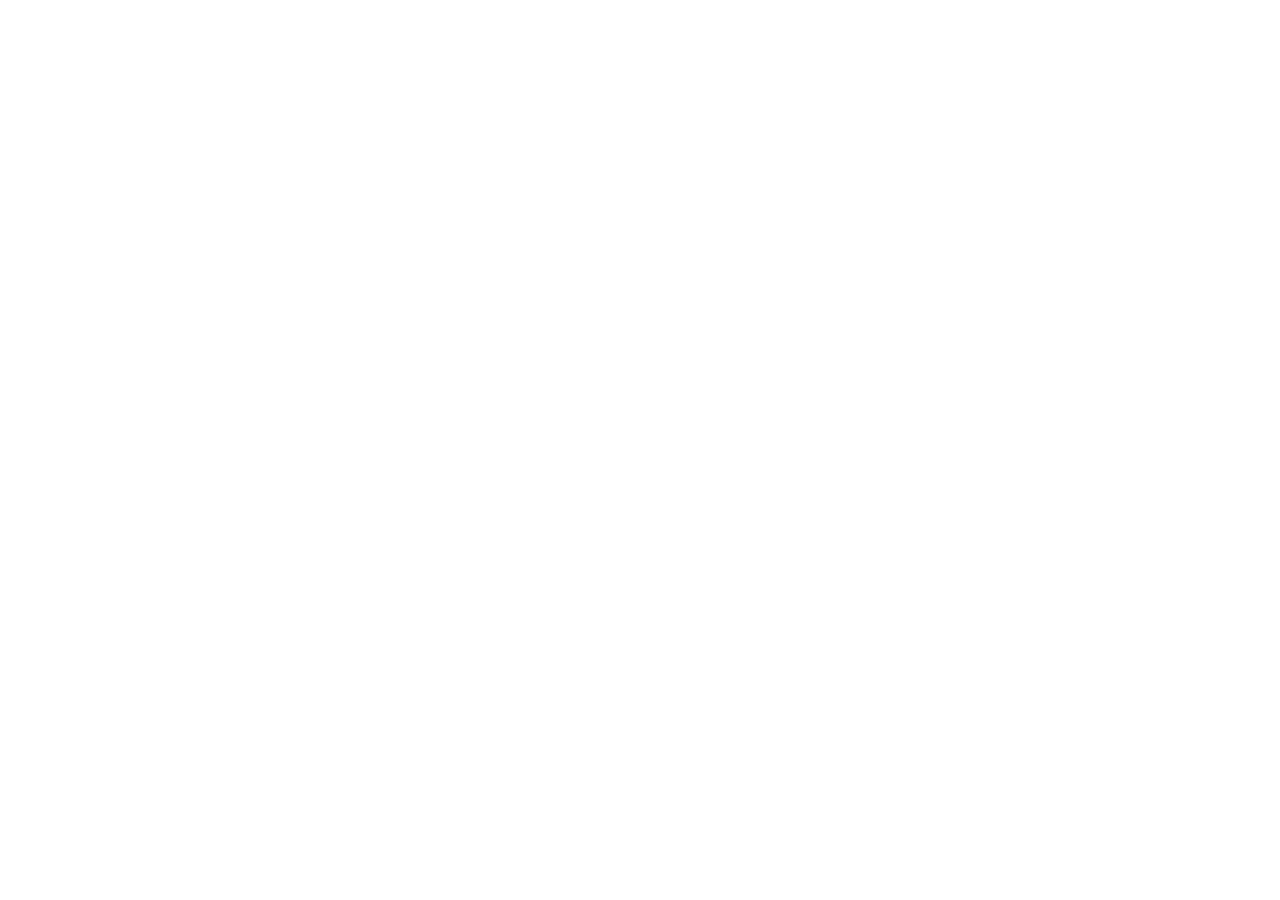
==== index.html @ 813e3a67 "Add files via upload" ====
<!DOCTYPE html>
<html>
  <head>
    <meta charset="utf-8" />
    <meta name="viewport" content="width=device-width, initial-scale=1.0" />
    <title>iSourceU Content Manager</title>
    <script src="https://identity.netlify.com/v1/netlify-identity-widget.js"></script>
  </head>
  <body>
    <!-- Decap CMS App -->
    <script src="https://unpkg.com/decap-cms@^3.0.0/dist/decap-cms.js"></script>
  </body>
</html>
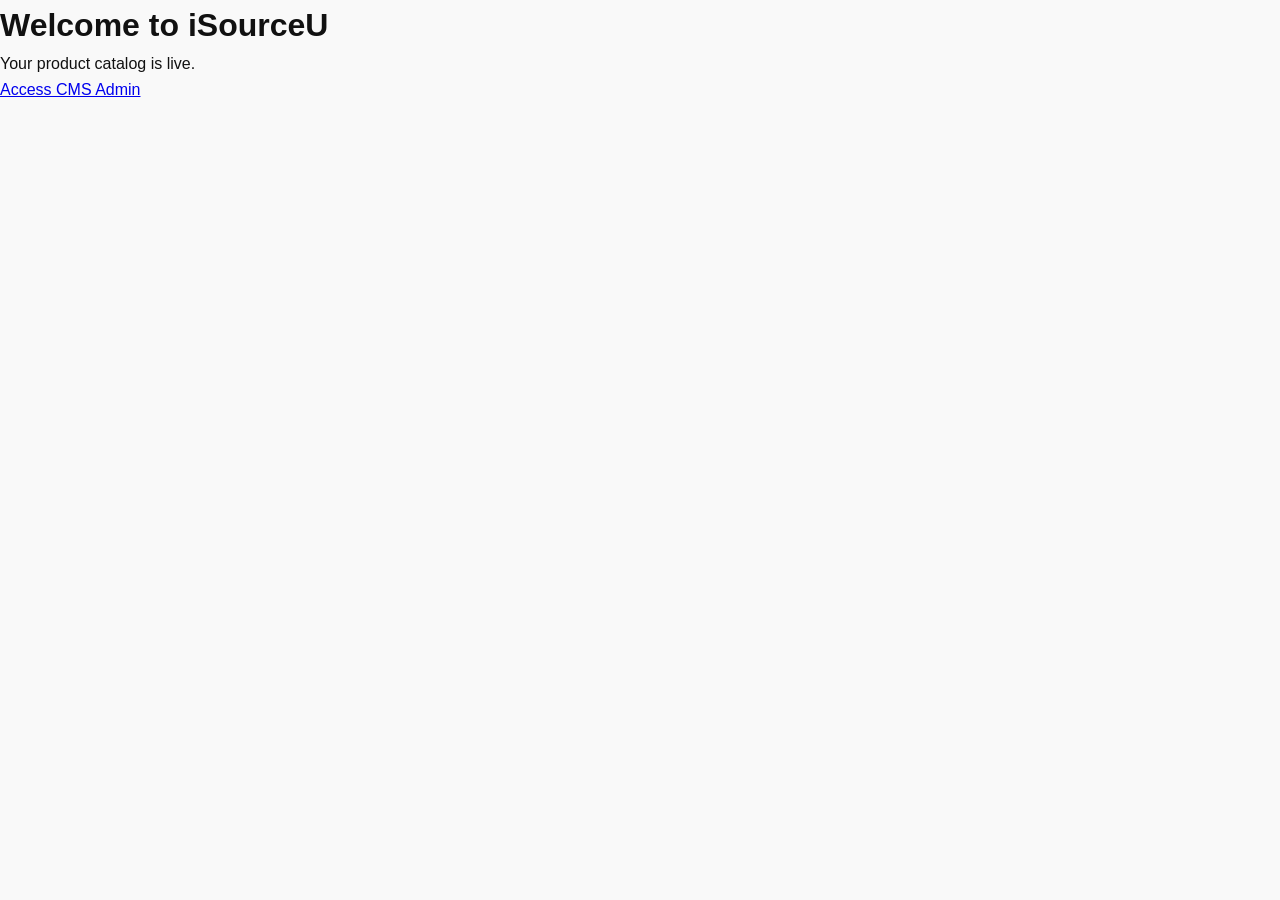
==== commit e07c44a5: "Create index.html" ====
--- a/index.html
+++ b/index.html
@@ -1,13 +1,14 @@
 <!DOCTYPE html>
-<html>
-  <head>
-    <meta charset="utf-8" />
-    <meta name="viewport" content="width=device-width, initial-scale=1.0" />
-    <title>iSourceU Content Manager</title>
-    <script src="https://identity.netlify.com/v1/netlify-identity-widget.js"></script>
-  </head>
-  <body>
-    <!-- Decap CMS App -->
-    <script src="https://unpkg.com/decap-cms@^3.0.0/dist/decap-cms.js"></script>
-  </body>
-</html>+<html lang="en">
+<head>
+  <meta charset="UTF-8">
+  <meta name="viewport" content="width=device-width, initial-scale=1.0">
+  <title>iSourceU</title>
+  <link rel="stylesheet" href="styles.css">
+</head>
+<body>
+  <h1>Welcome to iSourceU</h1>
+  <p>Your product catalog is live.</p>
+  <a href="/admin/">Access CMS Admin</a>
+</body>
+</html>
--- a/styles.css
+++ b/styles.css
@@ -0,0 +1,248 @@
+* {
+  margin: 0;
+  padding: 0;
+  box-sizing: border-box;
+  font-family: -apple-system, BlinkMacSystemFont, "Segoe UI", Roboto, Helvetica, Arial, sans-serif;
+}
+
+body {
+  background-color: #f9f9f9;
+  color: #111;
+  line-height: 1.6;
+}
+
+/* Navbar */
+.navbar {
+  display: flex;
+  justify-content: space-between;
+  align-items: center;
+  padding: 1.2rem 8%;
+  background: #ffffff;
+  border-bottom: 1px solid #eee;
+  position: sticky;
+  top: 0;
+  z-index: 100;
+}
+
+.logo {
+  font-size: 1.5rem;
+  font-weight: 800;
+  letter-spacing: -0.5px;
+}
+
+.navbar nav a {
+  margin-left: 1.8rem;
+  text-decoration: none;
+  color: #444;
+  font-weight: 500;
+  transition: color 0.2s ease;
+}
+
+.navbar nav a:hover {
+  color: #000;
+}
+
+.btn-nav {
+  background: #000;
+  color: #fff !important;
+  padding: 0.5rem 1rem;
+  border-radius: 4px;
+}
+
+/* Hero */
+.hero {
+  padding: 6rem 8%;
+  background: #fff;
+  text-align: center;
+  max-width: 900px;
+  margin: 0 auto;
+}
+
+.tagline {
+  font-size: 0.85rem;
+  font-weight: 700;
+  letter-spacing: 1.5px;
+  color: #666;
+  text-transform: uppercase;
+}
+
+.hero h1 {
+  font-size: 3.2rem;
+  margin: 1rem 0;
+  letter-spacing: -1px;
+}
+
+.hero p {
+  font-size: 1.2rem;
+  color: #555;
+  margin-bottom: 2rem;
+}
+
+.hero-btns a {
+  display: inline-block;
+  padding: 0.8rem 1.8rem;
+  border-radius: 4px;
+  text-decoration: none;
+  font-weight: 600;
+  margin: 0 0.5rem;
+}
+
+.btn-primary {
+  background: #000;
+  color: #fff;
+}
+
+.btn-secondary {
+  background: #f0f0f0;
+  color: #111;
+}
+
+/* Sections */
+.section {
+  padding: 5rem 8%;
+}
+
+.container {
+  max-width: 1200px;
+  margin: 0 auto;
+}
+
+.section h2 {
+  font-size: 2.2rem;
+  margin-bottom: 0.5rem;
+  letter-spacing: -0.5px;
+}
+
+.section-sub {
+  color: #666;
+  margin-bottom: 3rem;
+}
+
+/* Product Grid */
+.product-grid {
+  display: grid;
+  grid-template-columns: repeat(auto-fit, minmax(300px, 1fr));
+  gap: 2rem;
+}
+
+.card {
+  background: #fff;
+  border-radius: 8px;
+  overflow: hidden;
+  border: 1px solid #e9e9e9;
+  transition: transform 0.2s ease, box-shadow 0.2s ease;
+}
+
+.card:hover {
+  transform: translateY(-4px);
+  box-shadow: 0 10px 20px rgba(0,0,0,0.05);
+}
+
+.card img {
+  width: 100%;
+  height: 250px;
+  object-fit: cover;
+}
+
+.card-body {
+  padding: 1.5rem;
+}
+
+.card-body h3 {
+  margin-bottom: 0.5rem;
+  font-size: 1.25rem;
+}
+
+.card-body p {
+  color: #666;
+  font-size: 0.95rem;
+}
+
+/* Dark Section (Videos) */
+.dark-section {
+  background: #111;
+  color: #fff;
+}
+
+.dark-section .section-sub {
+  color: #aaa;
+}
+
+.video-grid {
+  display: grid;
+  grid-template-columns: repeat(auto-fit, minmax(340px, 1fr));
+  gap: 2.5rem;
+}
+
+.video-card {
+  background: #1a1a1a;
+  border-radius: 8px;
+  overflow: hidden;
+  border: 1px solid #2a2a2a;
+}
+
+.video-wrapper {
+  position: relative;
+  padding-bottom: 56.25%; /* 16:9 aspect ratio */
+  height: 0;
+}
+
+.video-wrapper iframe, .video-wrapper video {
+  position: absolute;
+  top: 0;
+  left: 0;
+  width: 100%;
+  height: 100%;
+  border: none;
+}
+
+.video-info {
+  padding: 1.5rem;
+}
+
+.video-info h3 {
+  margin-bottom: 0.5rem;
+}
+
+.video-info p {
+  color: #aaa;
+  font-size: 0.95rem;
+}
+
+/* Contact */
+.contact-container {
+  text-align: center;
+  max-width: 600px;
+}
+
+.contact-details {
+  margin-top: 2rem;
+  font-size: 1.1rem;
+}
+
+.contact-details a {
+  color: #000;
+  font-weight: 600;
+}
+
+/* Footer */
+footer {
+  text-align: center;
+  padding: 2rem;
+  background: #fff;
+  border-top: 1px solid #eee;
+  font-size: 0.9rem;
+  color: #666;
+}
+
+footer a {
+  color: #111;
+  font-weight: 600;
+}
+
+/* Responsive */
+@media (max-width: 768px) {
+  .hero h1 { font-size: 2.2rem; }
+  .navbar { flex-direction: column; gap: 1rem; }
+  .navbar nav a { margin: 0 0.5rem; }
+}
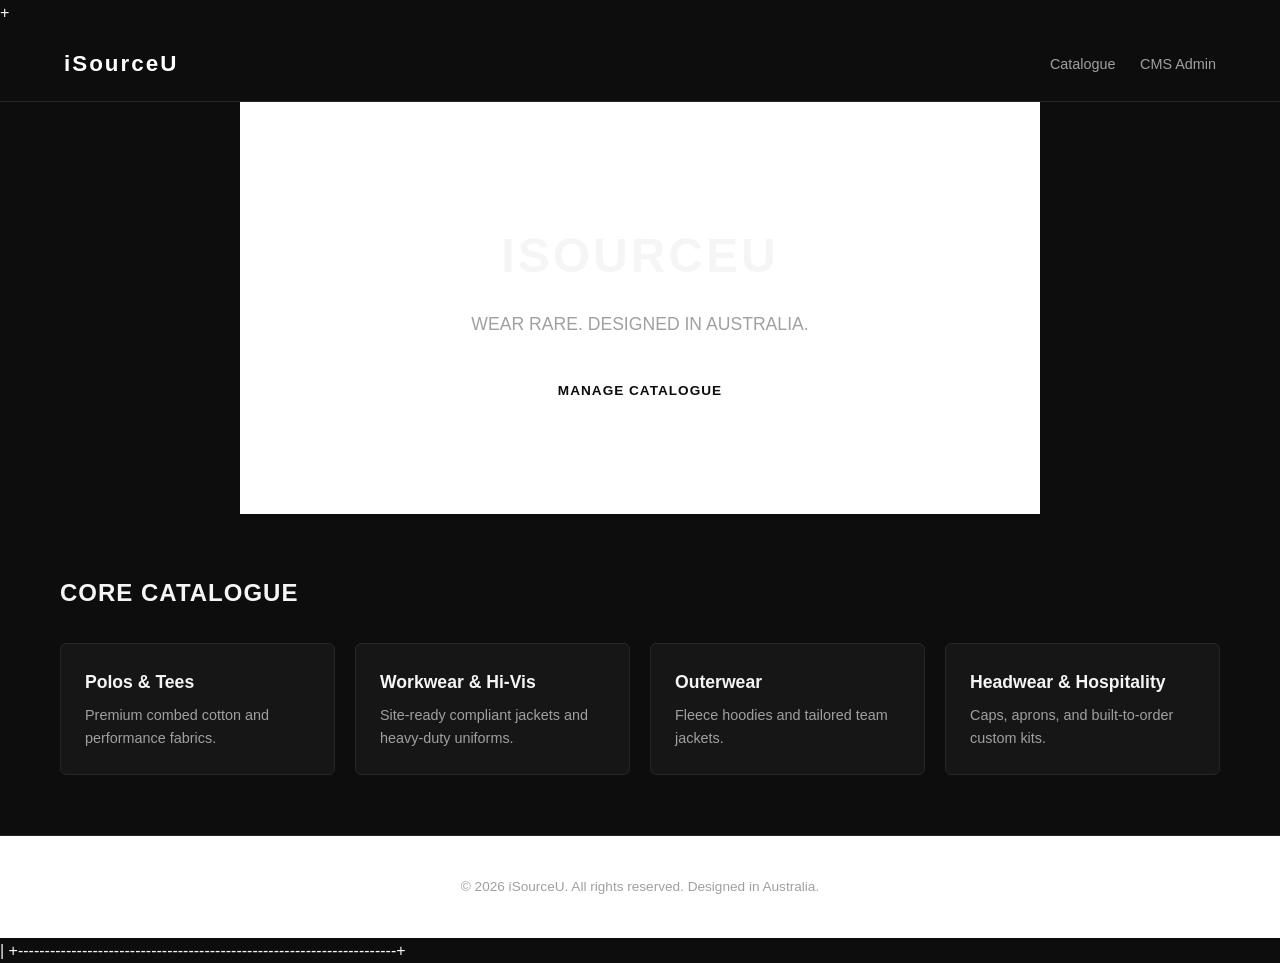
==== commit 7f779dc1: "Add files via upload" ====
--- a/index.html
+++ b/index.html
@@ -1,14 +1,165 @@
-<!DOCTYPE html>
++<!DOCTYPE html>
 <html lang="en">
 <head>
   <meta charset="UTF-8">
   <meta name="viewport" content="width=device-width, initial-scale=1.0">
-  <title>iSourceU</title>
+  <title>iSourceU | Apparel & Custom Sourcing</title>
   <link rel="stylesheet" href="styles.css">
+  <style>
+    :root {
+      --bg-color: #0d0d0d;
+      --card-bg: #161616;
+      --text-color: #f5f5f5;
+      --accent-color: #ffffff;
+      --subtext: #a0a0a0;
+      --border-color: #262626;
+    }
+    * {
+      box-sizing: border-box;
+      margin: 0;
+      padding: 0;
+      font-family: -apple-system, BlinkMacSystemFont, "Segoe UI", Roboto, Helvetica, Arial, sans-serif;
+    }
+    body {
+      background-color: var(--bg-color);
+      color: var(--text-color);
+      line-height: 1.6;
+    }
+    header {
+      display: flex;
+      justify-content: space-between;
+      align-items: center;
+      padding: 20px 5%;
+      border-bottom: 1px solid var(--border-color);
+    }
+    .logo {
+      font-weight: 800;
+      font-size: 1.4rem;
+      letter-spacing: 2px;
+      color: var(--accent-color);
+      text-decoration: none;
+    }
+    nav a {
+      color: var(--subtext);
+      text-decoration: none;
+      margin-left: 20px;
+      font-size: 0.9rem;
+      transition: color 0.2s;
+    }
+    nav a:hover {
+      color: var(--accent-color);
+    }
+    .hero {
+      text-align: center;
+      padding: 100px 20px;
+      max-width: 800px;
+      margin: 0 auto;
+    }
+    .hero h1 {
+      font-size: 3rem;
+      font-weight: 900;
+      letter-spacing: 3px;
+      margin-bottom: 15px;
+      text-transform: uppercase;
+    }
+    .hero p {
+      color: var(--subtext);
+      font-size: 1.1rem;
+      margin-bottom: 30px;
+    }
+    .btn {
+      display: inline-block;
+      padding: 12px 28px;
+      background-color: var(--accent-color);
+      color: var(--bg-color);
+      text-decoration: none;
+      font-weight: 700;
+      border-radius: 4px;
+      text-transform: uppercase;
+      letter-spacing: 1px;
+      font-size: 0.85rem;
+    }
+    .products {
+      max-width: 1200px;
+      margin: 0 auto;
+      padding: 60px 20px;
+    }
+    .products h2 {
+      font-size: 1.5rem;
+      margin-bottom: 30px;
+      letter-spacing: 1px;
+      text-transform: uppercase;
+    }
+    .grid {
+      display: grid;
+      grid-template-columns: repeat(auto-fit, minmax(250px, 1fr));
+      gap: 20px;
+    }
+    .card {
+      background: var(--card-bg);
+      border: 1px solid var(--border-color);
+      padding: 24px;
+      border-radius: 6px;
+    }
+    .card h3 {
+      font-size: 1.1rem;
+      margin-bottom: 8px;
+    }
+    .card p {
+      color: var(--subtext);
+      font-size: 0.9rem;
+    }
+    footer {
+      border-top: 1px solid var(--border-color);
+      padding: 40px 5%;
+      text-align: center;
+      color: var(--subtext);
+      font-size: 0.85rem;
+    }
+  </style>
 </head>
 <body>
-  <h1>Welcome to iSourceU</h1>
-  <p>Your product catalog is live.</p>
-  <a href="/admin/">Access CMS Admin</a>
+
+  <header>
+    <a href="/" class="logo">iSourceU</a>
+    <nav>
+      <a href="#catalogue">Catalogue</a>
+      <a href="/admin/">CMS Admin</a>
+    </nav>
+  </header>
+
+  <section class="hero">
+    <h1>ISOURCEU</h1>
+    <p>WEAR RARE. DESIGNED IN AUSTRALIA.</p>
+    <a href="/admin/" class="btn">Manage Catalogue</a>
+  </section>
+
+  <section class="products" id="catalogue">
+    <h2>Core Catalogue</h2>
+    <div class="grid">
+      <div class="card">
+        <h3>Polos & Tees</h3>
+        <p>Premium combed cotton and performance fabrics.</p>
+      </div>
+      <div class="card">
+        <h3>Workwear & Hi-Vis</h3>
+        <p>Site-ready compliant jackets and heavy-duty uniforms.</p>
+      </div>
+      <div class="card">
+        <h3>Outerwear</h3>
+        <p>Fleece hoodies and tailored team jackets.</p>
+      </div>
+      <div class="card">
+        <h3>Headwear & Hospitality</h3>
+        <p>Caps, aprons, and built-to-order custom kits.</p>
+      </div>
+    </div>
+  </section>
+
+  <footer>
+    <p>&copy; 2026 iSourceU. All rights reserved. Designed in Australia.</p>
+  </footer>
+
 </body>
-</html>
+</html>         |
++-----------------------------------------------------------------------+
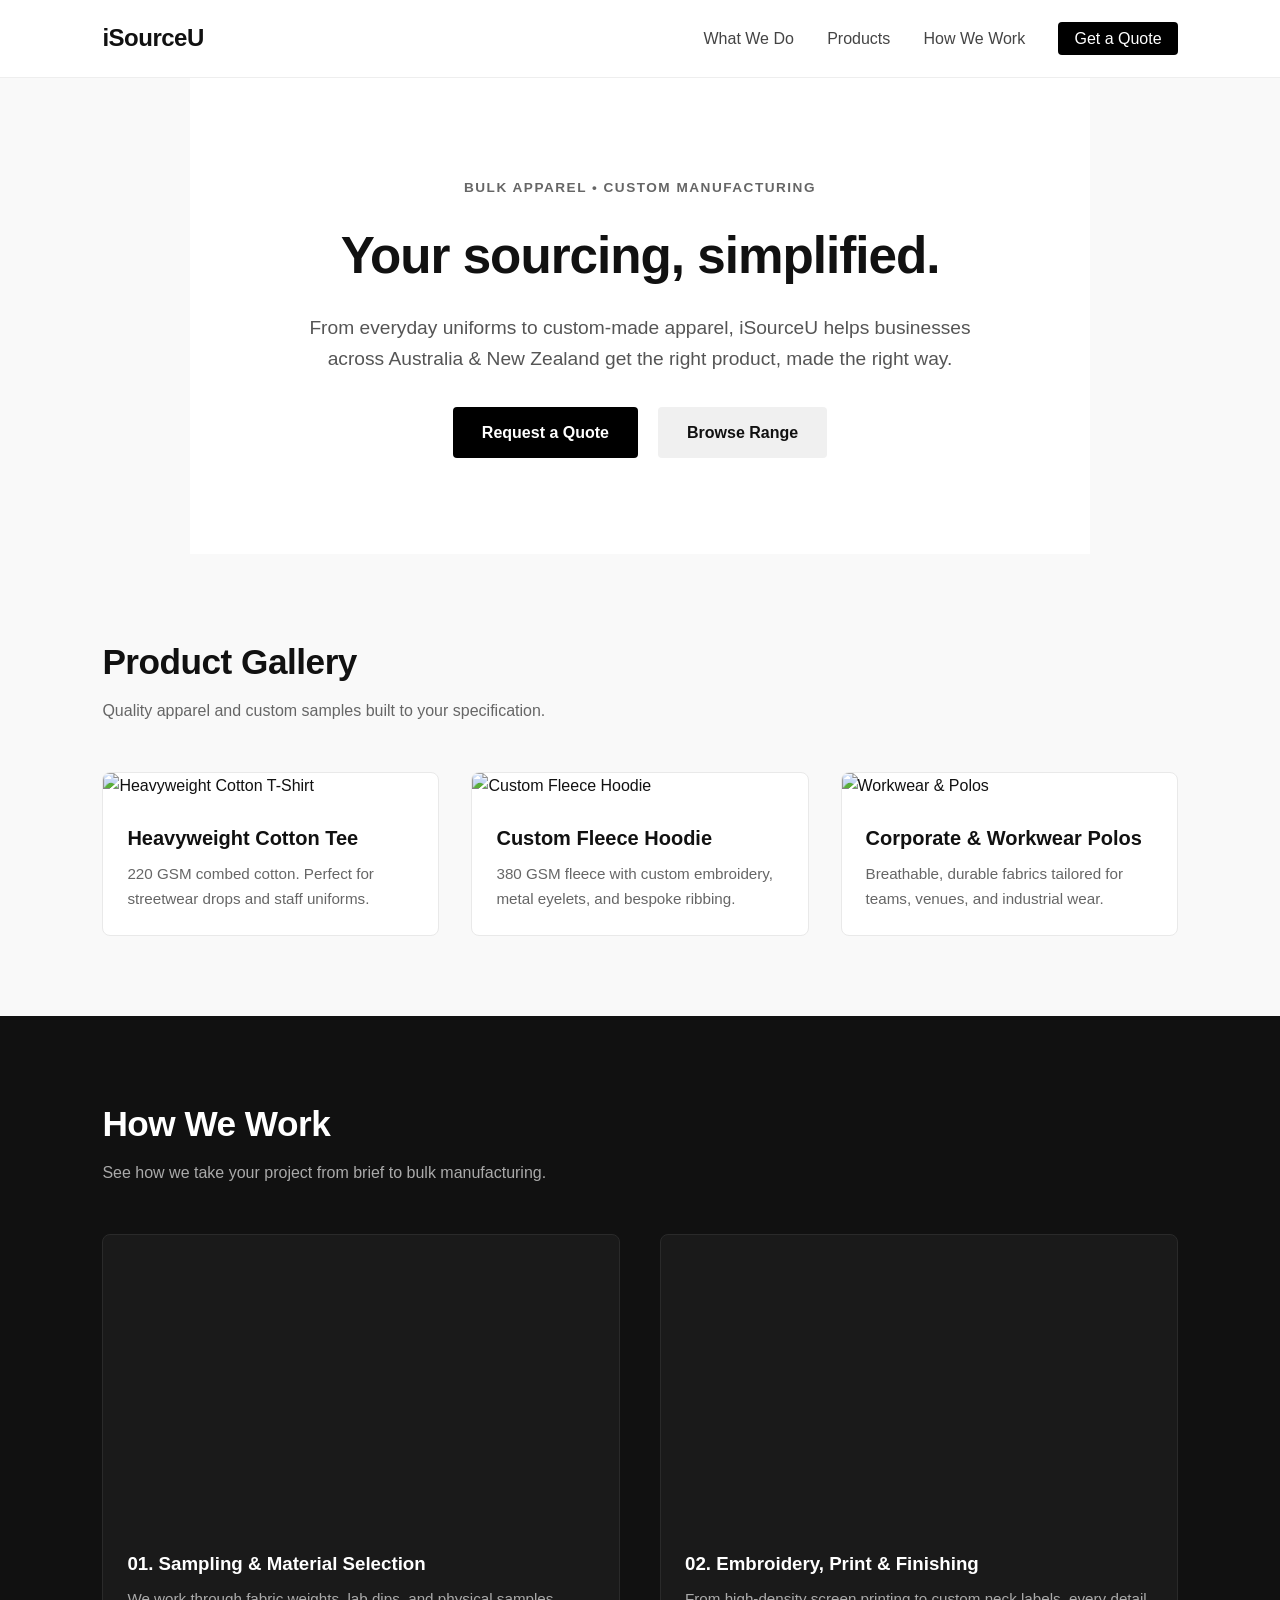
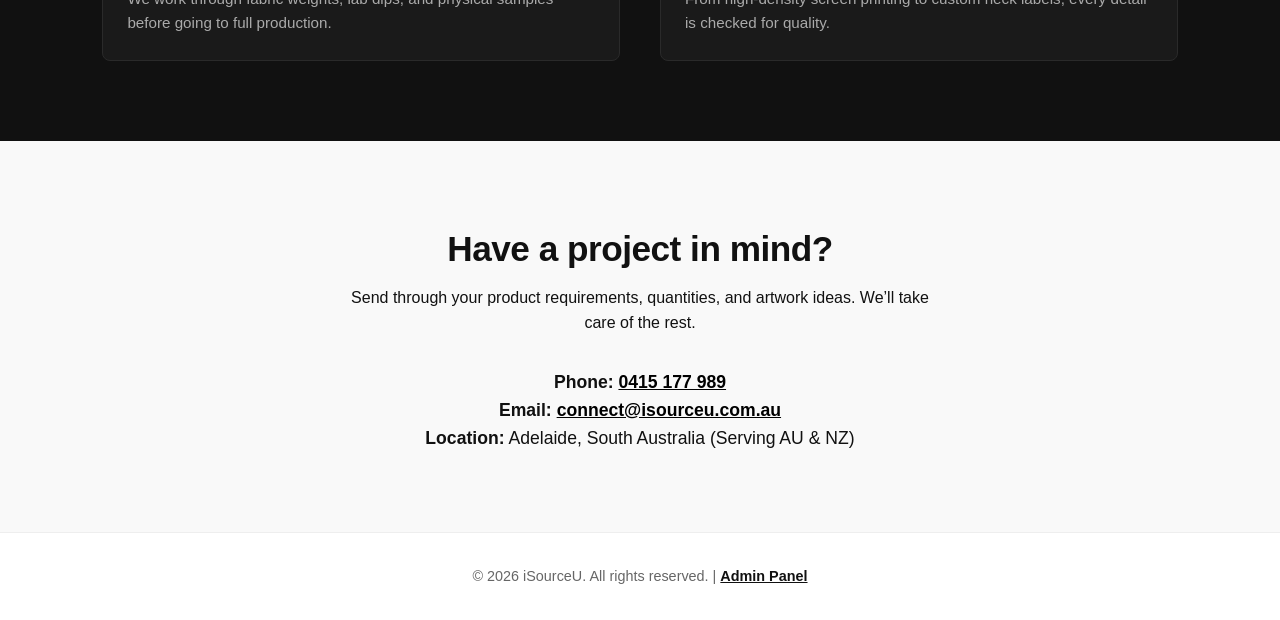
==== commit 7cb53d28: "Add files via upload" ====
--- a/index.html
+++ b/index.html
@@ -1,165 +1,130 @@
-+<!DOCTYPE html>
+<!DOCTYPE html>
 <html lang="en">
 <head>
-  <meta charset="UTF-8">
-  <meta name="viewport" content="width=device-width, initial-scale=1.0">
-  <title>iSourceU | Apparel & Custom Sourcing</title>
-  <link rel="stylesheet" href="styles.css">
-  <style>
-    :root {
-      --bg-color: #0d0d0d;
-      --card-bg: #161616;
-      --text-color: #f5f5f5;
-      --accent-color: #ffffff;
-      --subtext: #a0a0a0;
-      --border-color: #262626;
-    }
-    * {
-      box-sizing: border-box;
-      margin: 0;
-      padding: 0;
-      font-family: -apple-system, BlinkMacSystemFont, "Segoe UI", Roboto, Helvetica, Arial, sans-serif;
-    }
-    body {
-      background-color: var(--bg-color);
-      color: var(--text-color);
-      line-height: 1.6;
-    }
-    header {
-      display: flex;
-      justify-content: space-between;
-      align-items: center;
-      padding: 20px 5%;
-      border-bottom: 1px solid var(--border-color);
-    }
-    .logo {
-      font-weight: 800;
-      font-size: 1.4rem;
-      letter-spacing: 2px;
-      color: var(--accent-color);
-      text-decoration: none;
-    }
-    nav a {
-      color: var(--subtext);
-      text-decoration: none;
-      margin-left: 20px;
-      font-size: 0.9rem;
-      transition: color 0.2s;
-    }
-    nav a:hover {
-      color: var(--accent-color);
-    }
-    .hero {
-      text-align: center;
-      padding: 100px 20px;
-      max-width: 800px;
-      margin: 0 auto;
-    }
-    .hero h1 {
-      font-size: 3rem;
-      font-weight: 900;
-      letter-spacing: 3px;
-      margin-bottom: 15px;
-      text-transform: uppercase;
-    }
-    .hero p {
-      color: var(--subtext);
-      font-size: 1.1rem;
-      margin-bottom: 30px;
-    }
-    .btn {
-      display: inline-block;
-      padding: 12px 28px;
-      background-color: var(--accent-color);
-      color: var(--bg-color);
-      text-decoration: none;
-      font-weight: 700;
-      border-radius: 4px;
-      text-transform: uppercase;
-      letter-spacing: 1px;
-      font-size: 0.85rem;
-    }
-    .products {
-      max-width: 1200px;
-      margin: 0 auto;
-      padding: 60px 20px;
-    }
-    .products h2 {
-      font-size: 1.5rem;
-      margin-bottom: 30px;
-      letter-spacing: 1px;
-      text-transform: uppercase;
-    }
-    .grid {
-      display: grid;
-      grid-template-columns: repeat(auto-fit, minmax(250px, 1fr));
-      gap: 20px;
-    }
-    .card {
-      background: var(--card-bg);
-      border: 1px solid var(--border-color);
-      padding: 24px;
-      border-radius: 6px;
-    }
-    .card h3 {
-      font-size: 1.1rem;
-      margin-bottom: 8px;
-    }
-    .card p {
-      color: var(--subtext);
-      font-size: 0.9rem;
-    }
-    footer {
-      border-top: 1px solid var(--border-color);
-      padding: 40px 5%;
-      text-align: center;
-      color: var(--subtext);
-      font-size: 0.85rem;
-    }
-  </style>
+  <meta charset="UTF-8" />
+  <meta name="viewport" content="width=device-width, initial-scale=1.0"/>
+  <title>iSourceU — Your Sourcing Simplified</title>
+  <link rel="stylesheet" href="styles.css" />
+  <!-- Netlify Identity Widget for Admin Login -->
+  <script src="https://identity.netlify.com/v1/netlify-identity-widget.js"></script>
 </head>
 <body>
 
-  <header>
-    <a href="/" class="logo">iSourceU</a>
+  <!-- Navigation -->
+  <header class="navbar">
+    <div class="logo">iSourceU</div>
     <nav>
-      <a href="#catalogue">Catalogue</a>
-      <a href="/admin/">CMS Admin</a>
+      <a href="#about">What We Do</a>
+      <a href="#products">Products</a>
+      <a href="#how-it-works">How We Work</a>
+      <a href="#contact" class="btn-nav">Get a Quote</a>
     </nav>
   </header>
 
+  <!-- Hero Section -->
   <section class="hero">
-    <h1>ISOURCEU</h1>
-    <p>WEAR RARE. DESIGNED IN AUSTRALIA.</p>
-    <a href="/admin/" class="btn">Manage Catalogue</a>
+    <span class="tagline">BULK APPAREL • CUSTOM MANUFACTURING</span>
+    <h1>Your sourcing, simplified.</h1>
+    <p>From everyday uniforms to custom-made apparel, iSourceU helps businesses across Australia & New Zealand get the right product, made the right way.</p>
+    <div class="hero-btns">
+      <a href="#contact" class="btn-primary">Request a Quote</a>
+      <a href="#products" class="btn-secondary">Browse Range</a>
+    </div>
   </section>
 
-  <section class="products" id="catalogue">
-    <h2>Core Catalogue</h2>
-    <div class="grid">
-      <div class="card">
-        <h3>Polos & Tees</h3>
-        <p>Premium combed cotton and performance fabrics.</p>
-      </div>
-      <div class="card">
-        <h3>Workwear & Hi-Vis</h3>
-        <p>Site-ready compliant jackets and heavy-duty uniforms.</p>
-      </div>
-      <div class="card">
-        <h3>Outerwear</h3>
-        <p>Fleece hoodies and tailored team jackets.</p>
-      </div>
-      <div class="card">
-        <h3>Headwear & Hospitality</h3>
-        <p>Caps, aprons, and built-to-order custom kits.</p>
+  <!-- Products Section -->
+  <section id="products" class="section">
+    <div class="container">
+      <h2>Product Gallery</h2>
+      <p class="section-sub">Quality apparel and custom samples built to your specification.</p>
+      
+      <div class="product-grid" id="product-gallery">
+        <!-- Sample Initial Items (Manageable via /admin) -->
+        <div class="card">
+          <img src="https://images.unsplash.com/photo-1521572267360-ee0c2909d518?w=600&auto=format&fit=crop" alt="Heavyweight Cotton T-Shirt" />
+          <div class="card-body">
+            <h3>Heavyweight Cotton Tee</h3>
+            <p>220 GSM combed cotton. Perfect for streetwear drops and staff uniforms.</p>
+          </div>
+        </div>
+        <div class="card">
+          <img src="https://images.unsplash.com/photo-1556905055-8f358a7a47b2?w=600&auto=format&fit=crop" alt="Custom Fleece Hoodie" />
+          <div class="card-body">
+            <h3>Custom Fleece Hoodie</h3>
+            <p>380 GSM fleece with custom embroidery, metal eyelets, and bespoke ribbing.</p>
+          </div>
+        </div>
+        <div class="card">
+          <img src="https://images.unsplash.com/photo-1583743814966-8936f5b7be1a?w=600&auto=format&fit=crop" alt="Workwear & Polos" />
+          <div class="card-body">
+            <h3>Corporate & Workwear Polos</h3>
+            <p>Breathable, durable fabrics tailored for teams, venues, and industrial wear.</p>
+          </div>
+        </div>
       </div>
     </div>
   </section>
 
+  <!-- How We Work / Video Section -->
+  <section id="how-it-works" class="section dark-section">
+    <div class="container">
+      <h2>How We Work</h2>
+      <p class="section-sub">See how we take your project from brief to bulk manufacturing.</p>
+      
+      <div class="video-grid">
+        <div class="video-card">
+          <div class="video-wrapper">
+            <!-- Replace iframe src or video tag with your video link/embed -->
+            <iframe src="https://www.youtube-nocookie.com/embed/dQw4w9WgXcQ" title="Sampling & Manufacturing Process" allowfullscreen></iframe>
+          </div>
+          <div class="video-info">
+            <h3>01. Sampling & Material Selection</h3>
+            <p>We work through fabric weights, lab dips, and physical samples before going to full production.</p>
+          </div>
+        </div>
+
+        <div class="video-card">
+          <div class="video-wrapper">
+            <iframe src="https://www.youtube-nocookie.com/embed/dQw4w9WgXcQ" title="Custom Branding & Quality Control" allowfullscreen></iframe>
+          </div>
+          <div class="video-info">
+            <h3>02. Embroidery, Print & Finishing</h3>
+            <p>From high-density screen printing to custom neck labels, every detail is checked for quality.</p>
+          </div>
+        </div>
+      </div>
+    </div>
+  </section>
+
+  <!-- Contact & CTA -->
+  <section id="contact" class="section">
+    <div class="container contact-container">
+      <h2>Have a project in mind?</h2>
+      <p>Send through your product requirements, quantities, and artwork ideas. We’ll take care of the rest.</p>
+      <div class="contact-details">
+        <p><strong>Phone:</strong> <a href="tel:0415177989">0415 177 989</a></p>
+        <p><strong>Email:</strong> <a href="mailto:connect@isourceu.com.au">connect@isourceu.com.au</a></p>
+        <p><strong>Location:</strong> Adelaide, South Australia (Serving AU & NZ)</p>
+      </div>
+    </div>
+  </section>
+
+  <!-- Footer -->
   <footer>
-    <p>&copy; 2026 iSourceU. All rights reserved. Designed in Australia.</p>
+    <p>© 2026 iSourceU. All rights reserved. | <a href="/admin/">Admin Panel</a></p>
   </footer>
 
+  <!-- Netlify Identity Redirect Script -->
+  <script>
+    if (window.netlifyIdentity) {
+      window.netlifyIdentity.on("init", user => {
+        if (!user) {
+          window.netlifyIdentity.on("login", () => {
+            document.location.href = "/admin/";
+          });
+        }
+      });
+    }
+  </script>
 </body>
-</html>         |
-+-----------------------------------------------------------------------++</html>
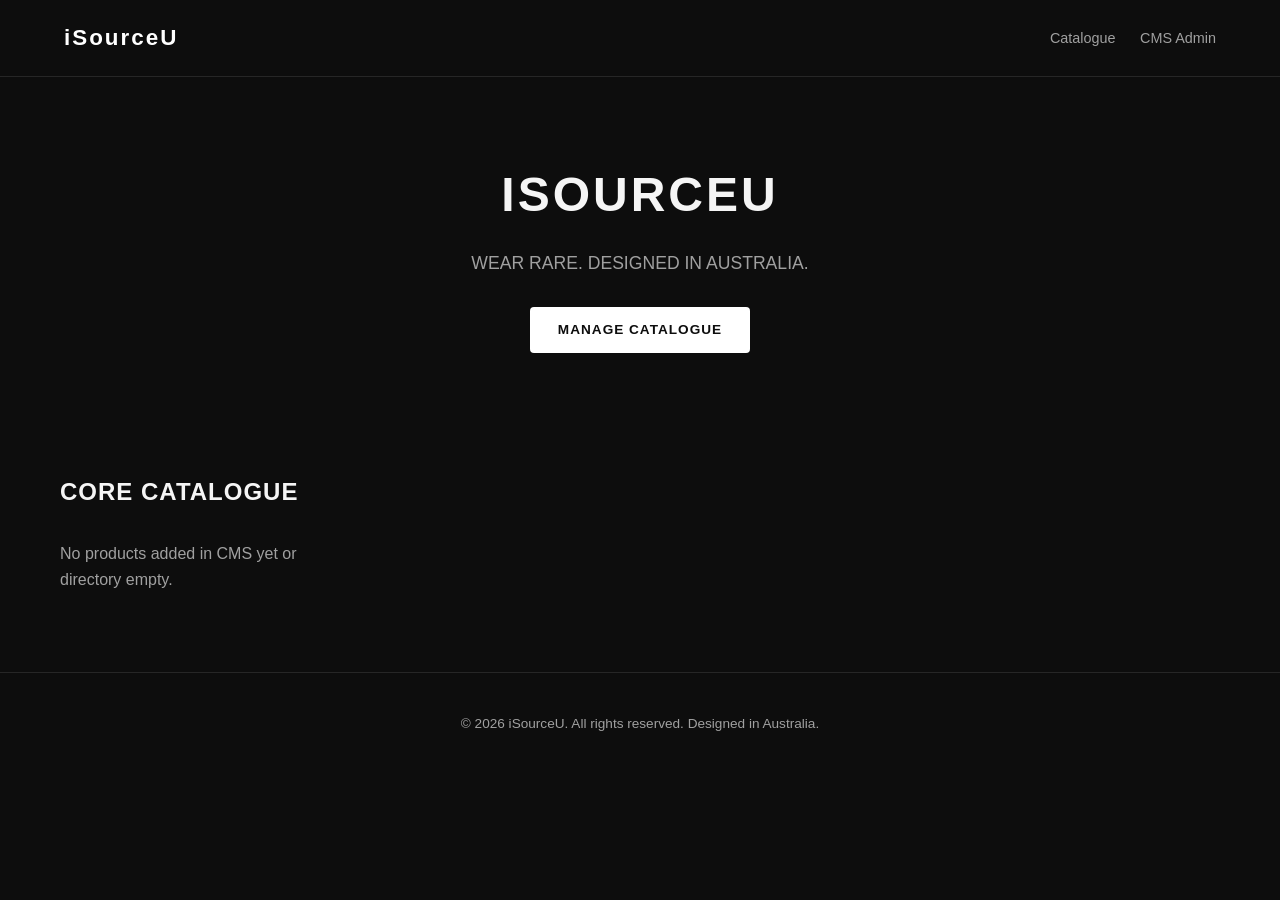
==== commit 67676430: "Update index.html" ====
--- a/index.html
+++ b/index.html
@@ -1,130 +1,201 @@
 <!DOCTYPE html>
 <html lang="en">
 <head>
-  <meta charset="UTF-8" />
-  <meta name="viewport" content="width=device-width, initial-scale=1.0"/>
-  <title>iSourceU — Your Sourcing Simplified</title>
-  <link rel="stylesheet" href="styles.css" />
-  <!-- Netlify Identity Widget for Admin Login -->
-  <script src="https://identity.netlify.com/v1/netlify-identity-widget.js"></script>
+  <meta charset="UTF-8">
+  <meta name="viewport" content="width=device-width, initial-scale=1.0">
+  <title>iSourceU | Apparel & Custom Sourcing</title>
+  <style>
+    :root {
+      --bg-color: #0d0d0d;
+      --card-bg: #161616;
+      --text-color: #f5f5f5;
+      --accent-color: #ffffff;
+      --subtext: #a0a0a0;
+      --border-color: #262626;
+    }
+    * {
+      box-sizing: border-box;
+      margin: 0;
+      padding: 0;
+      font-family: -apple-system, BlinkMacSystemFont, "Segoe UI", Roboto, Helvetica, Arial, sans-serif;
+    }
+    body {
+      background-color: var(--bg-color);
+      color: var(--text-color);
+      line-height: 1.6;
+    }
+    header {
+      display: flex;
+      justify-content: space-between;
+      align-items: center;
+      padding: 20px 5%;
+      border-bottom: 1px solid var(--border-color);
+    }
+    .logo {
+      font-weight: 800;
+      font-size: 1.4rem;
+      letter-spacing: 2px;
+      color: var(--accent-color);
+      text-decoration: none;
+    }
+    nav a {
+      color: var(--subtext);
+      text-decoration: none;
+      margin-left: 20px;
+      font-size: 0.9rem;
+    }
+    .hero {
+      text-align: center;
+      padding: 80px 20px;
+      max-width: 800px;
+      margin: 0 auto;
+    }
+    .hero h1 {
+      font-size: 3rem;
+      font-weight: 900;
+      letter-spacing: 3px;
+      margin-bottom: 15px;
+    }
+    .hero p {
+      color: var(--subtext);
+      font-size: 1.1rem;
+      margin-bottom: 30px;
+    }
+    .btn {
+      display: inline-block;
+      padding: 12px 28px;
+      background-color: var(--accent-color);
+      color: var(--bg-color);
+      text-decoration: none;
+      font-weight: 700;
+      border-radius: 4px;
+      text-transform: uppercase;
+      letter-spacing: 1px;
+      font-size: 0.85rem;
+    }
+    .products {
+      max-width: 1200px;
+      margin: 0 auto;
+      padding: 40px 20px 80px;
+    }
+    .products h2 {
+      font-size: 1.5rem;
+      margin-bottom: 30px;
+      letter-spacing: 1px;
+      text-transform: uppercase;
+    }
+    .grid {
+      display: grid;
+      grid-template-columns: repeat(auto-fill, minmax(250px, 1fr));
+      gap: 20px;
+    }
+    .card {
+      background: var(--card-bg);
+      border: 1px solid var(--border-color);
+      padding: 20px;
+      border-radius: 6px;
+    }
+    .card img {
+      width: 100%;
+      height: 220px;
+      object-fit: cover;
+      border-radius: 4px;
+      margin-bottom: 12px;
+    }
+    .card h3 {
+      font-size: 1.1rem;
+      margin-bottom: 8px;
+    }
+    .card p {
+      color: var(--subtext);
+      font-size: 0.9rem;
+      margin-bottom: 12px;
+    }
+    .card .price {
+      font-weight: 700;
+      color: var(--accent-color);
+    }
+    footer {
+      border-top: 1px solid var(--border-color);
+      padding: 40px 5%;
+      text-align: center;
+      color: var(--subtext);
+      font-size: 0.85rem;
+    }
+  </style>
 </head>
 <body>
 
-  <!-- Navigation -->
-  <header class="navbar">
-    <div class="logo">iSourceU</div>
+  <header>
+    <a href="/" class="logo">iSourceU</a>
     <nav>
-      <a href="#about">What We Do</a>
-      <a href="#products">Products</a>
-      <a href="#how-it-works">How We Work</a>
-      <a href="#contact" class="btn-nav">Get a Quote</a>
+      <a href="#catalogue">Catalogue</a>
+      <a href="/admin/">CMS Admin</a>
     </nav>
   </header>
 
-  <!-- Hero Section -->
   <section class="hero">
-    <span class="tagline">BULK APPAREL • CUSTOM MANUFACTURING</span>
-    <h1>Your sourcing, simplified.</h1>
-    <p>From everyday uniforms to custom-made apparel, iSourceU helps businesses across Australia & New Zealand get the right product, made the right way.</p>
-    <div class="hero-btns">
-      <a href="#contact" class="btn-primary">Request a Quote</a>
-      <a href="#products" class="btn-secondary">Browse Range</a>
+    <h1>ISOURCEU</h1>
+    <p>WEAR RARE. DESIGNED IN AUSTRALIA.</p>
+    <a href="/admin/" class="btn">Manage Catalogue</a>
+  </section>
+
+  <section class="products" id="catalogue">
+    <h2>Core Catalogue</h2>
+    <div class="grid" id="product-grid">
+      <p style="color: var(--subtext);">Loading catalogue items...</p>
     </div>
   </section>
 
-  <!-- Products Section -->
-  <section id="products" class="section">
-    <div class="container">
-      <h2>Product Gallery</h2>
-      <p class="section-sub">Quality apparel and custom samples built to your specification.</p>
-      
-      <div class="product-grid" id="product-gallery">
-        <!-- Sample Initial Items (Manageable via /admin) -->
-        <div class="card">
-          <img src="https://images.unsplash.com/photo-1521572267360-ee0c2909d518?w=600&auto=format&fit=crop" alt="Heavyweight Cotton T-Shirt" />
-          <div class="card-body">
-            <h3>Heavyweight Cotton Tee</h3>
-            <p>220 GSM combed cotton. Perfect for streetwear drops and staff uniforms.</p>
-          </div>
-        </div>
-        <div class="card">
-          <img src="https://images.unsplash.com/photo-1556905055-8f358a7a47b2?w=600&auto=format&fit=crop" alt="Custom Fleece Hoodie" />
-          <div class="card-body">
-            <h3>Custom Fleece Hoodie</h3>
-            <p>380 GSM fleece with custom embroidery, metal eyelets, and bespoke ribbing.</p>
-          </div>
-        </div>
-        <div class="card">
-          <img src="https://images.unsplash.com/photo-1583743814966-8936f5b7be1a?w=600&auto=format&fit=crop" alt="Workwear & Polos" />
-          <div class="card-body">
-            <h3>Corporate & Workwear Polos</h3>
-            <p>Breathable, durable fabrics tailored for teams, venues, and industrial wear.</p>
-          </div>
-        </div>
-      </div>
-    </div>
-  </section>
-
-  <!-- How We Work / Video Section -->
-  <section id="how-it-works" class="section dark-section">
-    <div class="container">
-      <h2>How We Work</h2>
-      <p class="section-sub">See how we take your project from brief to bulk manufacturing.</p>
-      
-      <div class="video-grid">
-        <div class="video-card">
-          <div class="video-wrapper">
-            <!-- Replace iframe src or video tag with your video link/embed -->
-            <iframe src="https://www.youtube-nocookie.com/embed/dQw4w9WgXcQ" title="Sampling & Manufacturing Process" allowfullscreen></iframe>
-          </div>
-          <div class="video-info">
-            <h3>01. Sampling & Material Selection</h3>
-            <p>We work through fabric weights, lab dips, and physical samples before going to full production.</p>
-          </div>
-        </div>
-
-        <div class="video-card">
-          <div class="video-wrapper">
-            <iframe src="https://www.youtube-nocookie.com/embed/dQw4w9WgXcQ" title="Custom Branding & Quality Control" allowfullscreen></iframe>
-          </div>
-          <div class="video-info">
-            <h3>02. Embroidery, Print & Finishing</h3>
-            <p>From high-density screen printing to custom neck labels, every detail is checked for quality.</p>
-          </div>
-        </div>
-      </div>
-    </div>
-  </section>
-
-  <!-- Contact & CTA -->
-  <section id="contact" class="section">
-    <div class="container contact-container">
-      <h2>Have a project in mind?</h2>
-      <p>Send through your product requirements, quantities, and artwork ideas. We’ll take care of the rest.</p>
-      <div class="contact-details">
-        <p><strong>Phone:</strong> <a href="tel:0415177989">0415 177 989</a></p>
-        <p><strong>Email:</strong> <a href="mailto:connect@isourceu.com.au">connect@isourceu.com.au</a></p>
-        <p><strong>Location:</strong> Adelaide, South Australia (Serving AU & NZ)</p>
-      </div>
-    </div>
-  </section>
-
-  <!-- Footer -->
   <footer>
-    <p>© 2026 iSourceU. All rights reserved. | <a href="/admin/">Admin Panel</a></p>
+    <p>&copy; 2026 iSourceU. All rights reserved. Designed in Australia.</p>
   </footer>
 
-  <!-- Netlify Identity Redirect Script -->
   <script>
-    if (window.netlifyIdentity) {
-      window.netlifyIdentity.on("init", user => {
-        if (!user) {
-          window.netlifyIdentity.on("login", () => {
-            document.location.href = "/admin/";
-          });
+    // Fetches live CMS product entries from GitHub repository API
+    async function fetchCMSProducts() {
+      const grid = document.getElementById('product-grid');
+      const repoUrl = 'https://api.github.com/repos/ahsan170483/isourceu-website/contents/content/products';
+
+      try {
+        const response = await fetch(repoUrl);
+        if (!response.ok) throw new Error('No products directory found yet');
+        const files = await response.json();
+
+        grid.innerHTML = ''; // Clear loading state
+
+        for (const file of files) {
+          if (file.name.endsWith('.md')) {
+            const fileRes = await fetch(file.download_url);
+            const content = await fileRes.text();
+            
+            // Extract frontmatter fields (title, price, body/description, image)
+            const titleMatch = content.match(/title:\s*["']?(.*?)["']?\n/);
+            const priceMatch = content.match(/price:\s*["']?(.*?)["']?\n/);
+            const imageMatch = content.match(/image:\s*["']?(.*?)["']?\n/);
+            const bodyContent = content.split('---')[2] || '';
+
+            const title = titleMatch ? titleMatch[1] : file.name.replace('.md', '');
+            const price = priceMatch ? priceMatch[1] : '';
+            const image = imageMatch ? imageMatch[1] : '';
+
+            const card = document.createElement('div');
+            card.className = 'card';
+            card.innerHTML = `
+              ${image ? `<img src="${image}" alt="${title}">` : ''}
+              <h3>${title}</h3>
+              <p>${bodyContent.trim().substring(0, 100)}</p>
+              ${price ? `<div class="price">${price}</div>` : ''}
+            `;
+            grid.appendChild(card);
+          }
         }
-      });
-    }
+      } catch (err) {
+        grid.innerHTML = '<p style="color: var(--subtext);">No products added in CMS yet or directory empty.</p>';
+      }
+    }
+
+    fetchCMSProducts();
   </script>
 </body>
-</html>+</html>
